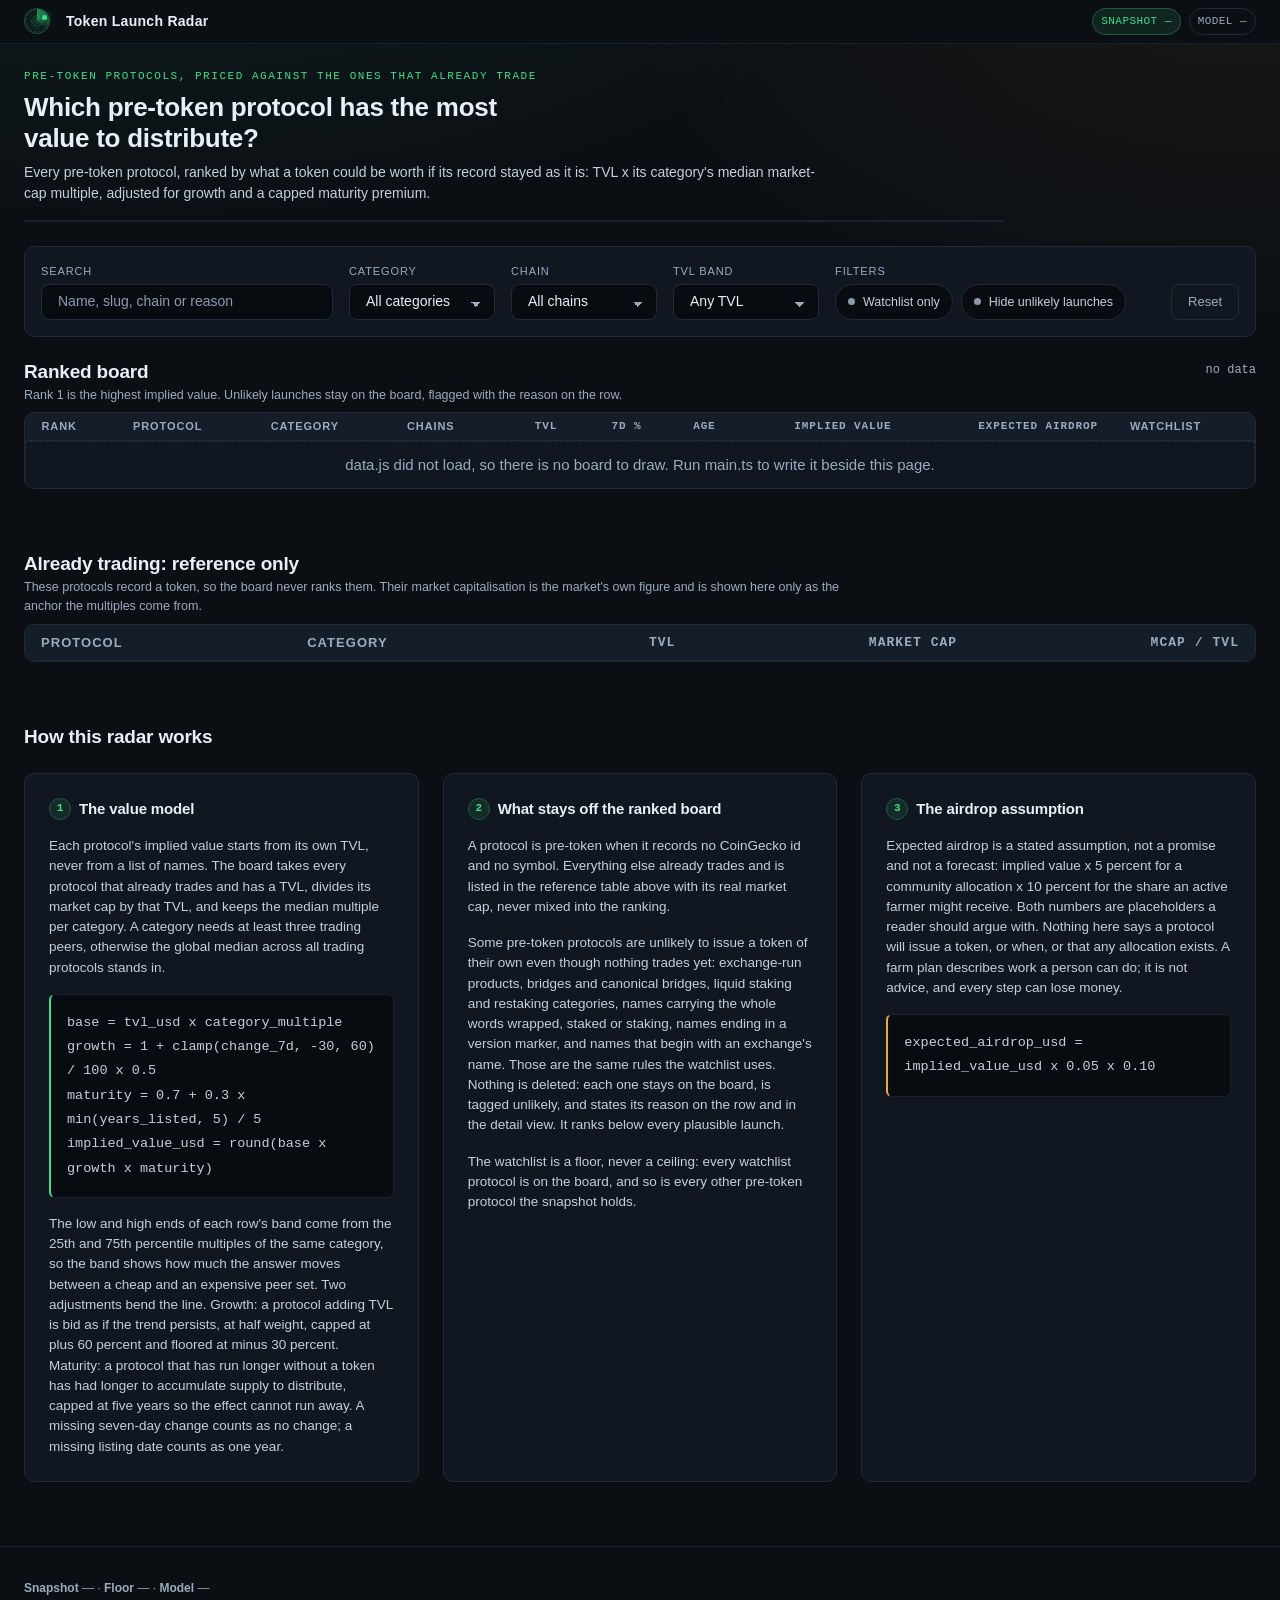
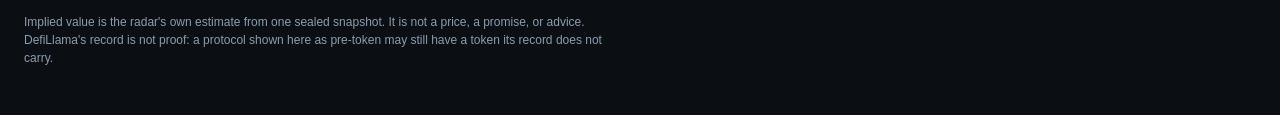
==== dashboard/index.html @ 83be2f84 "Changes since the last save 11 files changed (+3015 -0) A  .makefun/owner.json (+1) A  LICENSE (+23)" ====
<!doctype html>
<html lang="en">
<head>
<meta charset="utf-8">
<meta name="viewport" content="width=device-width, initial-scale=1">
<meta name="color-scheme" content="dark">
<title>Token Launch Radar</title>
<link rel="stylesheet" href="app.css">
</head>
<body>
<a class="skip" href="#board">Skip to the ranked board</a>

<header class="topbar">
  <div class="brand">
    <span class="scope" aria-hidden="true"></span>
    <span class="brand-name">Token Launch Radar</span>
  </div>
  <div class="topmeta">
    <span class="chip" id="chip-snapshot">snapshot —</span>
    <span class="chip chip-quiet" id="chip-model">model —</span>
  </div>
</header>

<main>
  <section class="hero" aria-labelledby="hero-title">
    <p class="eyebrow">Pre-token protocols, priced against the ones that already trade</p>
    <h1 id="hero-title">Which pre-token protocol has the most value to distribute?</h1>
    <p class="lede" id="hero-lede">Every pre-token protocol, ranked by what a token could be worth if its record stayed as it is: TVL x its category's median market-cap multiple, adjusted for growth and a capped maturity premium.</p>
    <dl class="stats" id="stats"></dl>
  </section>

  <section class="controls" aria-label="Board filters and sorting">
    <div class="control control-search">
      <label for="filter-q">Search</label>
      <input id="filter-q" type="search" autocomplete="off" spellcheck="false" placeholder="Name, slug, chain or reason">
    </div>
    <div class="control">
      <label for="filter-category">Category</label>
      <select id="filter-category"><option value="all">All categories</option></select>
    </div>
    <div class="control">
      <label for="filter-chain">Chain</label>
      <select id="filter-chain"><option value="all">All chains</option></select>
    </div>
    <div class="control">
      <label for="filter-band">TVL band</label>
      <select id="filter-band">
        <option value="all">Any TVL</option>
        <option value="0-100m">Under $100M</option>
        <option value="100m-500m">$100M - $500M</option>
        <option value="500m-1b">$500M - $1B</option>
        <option value="1b-5b">$1B - $5B</option>
        <option value="5b-plus">$5B and up</option>
      </select>
    </div>
    <div class="control control-toggles">
      <span class="label-row">Filters</span>
      <div class="toggle-row">
        <button type="button" class="toggle" id="toggle-watchlist" aria-pressed="false"><span class="dot"></span>Watchlist only</button>
        <button type="button" class="toggle" id="toggle-unlikely" aria-pressed="false"><span class="dot"></span>Hide unlikely launches</button>
      </div>
    </div>
    <div class="control control-reset">
      <button type="button" class="ghost" id="reset-filters">Reset</button>
    </div>
  </section>

  <section class="board-section" id="board" aria-labelledby="board-title">
    <div class="section-head">
      <div>
        <h2 id="board-title">Ranked board</h2>
        <p class="section-note" id="board-note">Rank 1 is the highest implied value. Unlikely launches stay on the board, flagged with the reason on the row.</p>
      </div>
      <p class="count" id="result-count" aria-live="polite">—</p>
    </div>
    <div class="table-scroll" tabindex="0" role="region" aria-label="Ranked board, scrollable">
      <table class="board-table" id="board-table">
        <caption class="visually-hidden">Pre-token protocols ranked by implied token value</caption>
        <thead>
          <tr>
            <th scope="col" class="col-rank" data-key="rank"><button type="button" class="sort" data-sort="rank">Rank</button></th>
            <th scope="col" class="col-name" data-key="name"><button type="button" class="sort" data-sort="name">Protocol</button></th>
            <th scope="col" data-key="category"><button type="button" class="sort" data-sort="category">Category</button></th>
            <th scope="col" data-key="chains"><button type="button" class="sort" data-sort="chains">Chains</button></th>
            <th scope="col" class="num" data-key="tvl"><button type="button" class="sort" data-sort="tvl">TVL</button></th>
            <th scope="col" class="num" data-key="change"><button type="button" class="sort" data-sort="change">7d %</button></th>
            <th scope="col" class="num" data-key="age"><button type="button" class="sort" data-sort="age">Age</button></th>
            <th scope="col" class="num col-implied" data-key="implied"><button type="button" class="sort" data-sort="implied">Implied value</button></th>
            <th scope="col" class="num" data-key="airdrop"><button type="button" class="sort" data-sort="airdrop">Expected airdrop</button></th>
            <th scope="col" class="col-watch" data-key="watchlist"><button type="button" class="sort" data-sort="watchlist">Watchlist</button></th>
          </tr>
        </thead>
        <tbody id="board-rows"></tbody>
      </table>
    </div>
    <p class="empty" id="board-empty" hidden>No protocol matches these filters. Clear a filter or the search box to see the full board.</p>
  </section>

  <section class="reference" aria-labelledby="ref-title">
    <div class="section-head">
      <div>
        <h2 id="ref-title">Already trading: reference only</h2>
        <p class="section-note">These protocols record a token, so the board never ranks them. Their market capitalisation is the market's own figure and is shown here only as the anchor the multiples come from.</p>
      </div>
    </div>
    <div class="table-scroll" tabindex="0" role="region" aria-label="Already-trading reference table, scrollable">
      <table class="ref-table">
        <caption class="visually-hidden">Protocols whose token already trades, with their market capitalisation</caption>
        <thead>
          <tr><th scope="col">Protocol</th><th scope="col">Category</th><th scope="col" class="num">TVL</th><th scope="col" class="num">Market cap</th><th scope="col" class="num">MCap / TVL</th></tr>
        </thead>
        <tbody id="ref-rows"></tbody>
      </table>
    </div>
  </section>

  <section class="how" id="how" aria-labelledby="how-title">
    <h2 id="how-title">How this radar works</h2>
    <div class="how-grid">
      <article class="how-card">
        <h3><span class="step">1</span>The value model</h3>
        <p>Each protocol's implied value starts from its own TVL, never from a list of names. The board takes every protocol that already trades and has a TVL, divides its market cap by that TVL, and keeps the median multiple per category. A category needs at least three trading peers, otherwise the global median across all trading protocols stands in.</p>
        <p class="formula">base = tvl_usd x category_multiple<br>growth = 1 + clamp(change_7d, -30, 60) / 100 x 0.5<br>maturity = 0.7 + 0.3 x min(years_listed, 5) / 5<br>implied_value_usd = round(base x growth x maturity)</p>
        <p>The low and high ends of each row's band come from the 25th and 75th percentile multiples of the same category, so the band shows how much the answer moves between a cheap and an expensive peer set. Two adjustments bend the line. Growth: a protocol adding TVL is bid as if the trend persists, at half weight, capped at plus 60 percent and floored at minus 30 percent. Maturity: a protocol that has run longer without a token has had longer to accumulate supply to distribute, capped at five years so the effect cannot run away. A missing seven-day change counts as no change; a missing listing date counts as one year.</p>
      </article>
      <article class="how-card">
        <h3><span class="step">2</span>What stays off the ranked board</h3>
        <p>A protocol is pre-token when it records no CoinGecko id and no symbol. Everything else already trades and is listed in the reference table above with its real market cap, never mixed into the ranking.</p>
        <p>Some pre-token protocols are unlikely to issue a token of their own even though nothing trades yet: exchange-run products, bridges and canonical bridges, liquid staking and restaking categories, names carrying the whole words wrapped, staked or staking, names ending in a version marker, and names that begin with an exchange's name. Those are the same rules the watchlist uses. Nothing is deleted: each one stays on the board, is tagged unlikely, and states its reason on the row and in the detail view. <span id="order-claim">It ranks below every plausible launch.</span></p>
        <p>The watchlist is a floor, never a ceiling: every watchlist protocol is on the board, and so is every other pre-token protocol the snapshot holds.</p>
      </article>
      <article class="how-card">
        <h3><span class="step">3</span>The airdrop assumption</h3>
        <p>Expected airdrop is a stated assumption, not a promise and not a forecast: implied value x 5 percent for a community allocation x 10 percent for the share an active farmer might receive. Both numbers are placeholders a reader should argue with. Nothing here says a protocol will issue a token, or when, or that any allocation exists. A farm plan describes work a person can do; it is not advice, and every step can lose money.</p>
        <p class="assumption">expected_airdrop_usd = implied_value_usd x 0.05 x 0.10</p>
      </article>
    </div>
  </section>
</main>

<footer class="foot">
  <p><strong>Snapshot</strong> <span id="foot-snapshot">—</span> · <strong>Floor</strong> <span id="foot-floor">—</span> · <strong>Model</strong> <span id="foot-model">—</span></p>
  <p>Implied value is the radar's own estimate from one sealed snapshot. It is not a price, a promise, or advice. DefiLlama's record is not proof: a protocol shown here as pre-token may still have a token its record does not carry.</p>
</footer>

<div class="detail" id="detail" role="dialog" aria-modal="false" aria-labelledby="detail-name" hidden>
  <div class="detail-inner">
    <div class="detail-head">
      <div>
        <p class="detail-kicker" id="detail-kicker">Protocol</p>
        <h2 id="detail-name">—</h2>
        <p class="detail-sub" id="detail-sub"></p>
      </div>
      <button type="button" class="close" id="detail-close" aria-label="Close the protocol detail">Close</button>
    </div>
    <div class="detail-body" id="detail-body" tabindex="0" aria-label="Protocol detail"></div>
  </div>
</div>

<script src="../data.js"></script>
<script src="app.js"></script>
</body>
</html>
---- dashboard/app.css ----
/* Token Launch Radar: dark radar theme. One signal green, one amber warning, 8-point rhythm. */
:root {
  --bg: #0b0f14;
  --bg-deep: #080b10;
  --panel: #101720;
  --panel-2: #141d28;
  --panel-3: #18222f;
  --line: #1f2b3a;
  --line-soft: #18222e;
  --text: #e9eff7;
  --text-2: #c3cfdd;
  --muted: #9aabc0;
  --dim: #8a9cae;
  --green: #3ce08c;
  --green-soft: #1d5c42;
  --green-wash: rgba(60, 224, 140, 0.10);
  --amber: #f2a93b;
  --amber-wash: rgba(242, 169, 59, 0.12);
  --s1: 4px; --s2: 8px; --s3: 16px; --s4: 24px; --s5: 32px; --s6: 48px; --s7: 64px;
  --radius: 10px;
  --font: -apple-system, BlinkMacSystemFont, "Segoe UI", Roboto, "Helvetica Neue", Arial, sans-serif;
  --mono: ui-monospace, SFMono-Regular, "SF Mono", Menlo, Consolas, "Liberation Mono", monospace;
}
*, *::before, *::after { box-sizing: border-box; }
html { background: var(--bg); }
body {
  margin: 0;
  font-family: var(--font);
  font-size: 15px;
  line-height: 1.5;
  color: var(--text);
  background:
    radial-gradient(1100px 520px at 12% -8%, rgba(60, 224, 140, 0.07), transparent 70%),
    radial-gradient(900px 480px at 96% 0%, rgba(242, 169, 59, 0.05), transparent 68%),
    var(--bg);
  -webkit-font-smoothing: antialiased;
}
h1, h2, h3 { margin: 0; font-weight: 650; letter-spacing: -0.01em; line-height: 1.2; }
p { margin: 0 0 var(--s3); }
p:last-child { margin-bottom: 0; }
a { color: var(--green); }
.visually-hidden, .skip:not(:focus) {
  position: absolute; width: 1px; height: 1px; margin: -1px; padding: 0;
  overflow: hidden; clip: rect(0 0 0 0); white-space: nowrap; border: 0;
}
.skip { position: absolute; left: var(--s3); top: var(--s2); z-index: 40; padding: var(--s2) var(--s3);
  background: var(--green); color: #05210f; border-radius: 6px; font-weight: 650; }
:focus-visible { outline: 2px solid var(--green); outline-offset: 2px; }

/* Top bar */
.topbar {
  position: sticky; top: 0; z-index: 20;
  display: flex; align-items: center; justify-content: space-between; gap: var(--s3);
  padding: var(--s2) var(--s4);
  background: rgba(11, 15, 20, 0.88);
  backdrop-filter: blur(10px);
  border-bottom: 1px solid var(--line-soft);
}
.brand { display: flex; align-items: center; gap: var(--s3); }
.brand-name { font-size: 14px; font-weight: 650; letter-spacing: 0.02em; }
.scope {
  position: relative; width: 26px; height: 26px; border-radius: 50%;
  border: 1px solid var(--green-soft);
  background:
    repeating-radial-gradient(circle at center, transparent 0 5px, rgba(60, 224, 140, 0.16) 5px 5.6px),
    radial-gradient(circle at center, rgba(60, 224, 140, 0.20), rgba(60, 224, 140, 0.02) 70%);
}
.scope::before {
  content: ""; position: absolute; inset: 0; border-radius: 50%;
  background: conic-gradient(from 0deg, rgba(60, 224, 140, 0.55), rgba(60, 224, 140, 0) 38%, transparent 100%);
  animation: sweep 5s linear infinite;
}
.scope::after {
  content: ""; position: absolute; left: 17px; top: 6px; width: 5px; height: 5px; border-radius: 50%;
  background: var(--green); box-shadow: 0 0 8px rgba(60, 224, 140, 0.9);
}
@keyframes sweep { to { transform: rotate(360deg); } }
@media (prefers-reduced-motion: reduce) {
  .scope::before { animation: none; }
}
.topmeta { display: flex; align-items: center; gap: var(--s2); flex-wrap: wrap; justify-content: flex-end; }
.chip {
  font-family: var(--mono); font-size: 11px; letter-spacing: 0.04em; text-transform: uppercase;
  padding: var(--s1) var(--s2); border-radius: 999px;
  color: var(--green); border: 1px solid var(--green-soft); background: var(--green-wash);
  white-space: nowrap;
}
.chip-quiet { color: var(--muted); border-color: var(--line); background: transparent; }

/* Layout */
main { display: block; padding: 0 var(--s4) var(--s7); max-width: 1440px; margin: 0 auto; }

/* Hero */
.hero { padding: var(--s4) 0 var(--s2); max-width: 980px; }
.eyebrow {
  font-family: var(--mono); font-size: 11px; letter-spacing: 0.14em; text-transform: uppercase;
  color: var(--green); margin-bottom: var(--s2);
}
.hero h1 { font-size: clamp(21px, 2.2vw, 26px); margin-bottom: var(--s2); max-width: 34ch; }
.lede { color: var(--text-2); font-size: 14px; max-width: 104ch; margin-bottom: var(--s3); }
.stats {
  display: grid; grid-template-columns: repeat(4, minmax(0, 1fr)); gap: 1px;
  margin: var(--s3) 0 0; padding: 0; background: var(--line-soft);
  border: 1px solid var(--line-soft); border-radius: var(--radius); overflow: hidden;
}
.stat { background: var(--panel); padding: var(--s2) var(--s3) var(--s3); }
.stat dt { font-size: 11px; letter-spacing: 0.08em; text-transform: uppercase; color: var(--muted); margin-bottom: var(--s1); }
.stat dd { margin: 0; font-family: var(--mono); font-size: 21px; font-weight: 600; color: var(--text); font-variant-numeric: tabular-nums; }
.stat dd small { display: block; font-family: var(--font); font-size: 11.5px; font-weight: 400; color: var(--dim); margin-top: 2px; letter-spacing: 0; text-transform: none; }
.stat-accent dd { color: var(--green); }
.stat-warn dd { color: var(--amber); }

/* Controls */
.controls {
  display: grid; grid-template-columns: minmax(200px, 1.5fr) repeat(3, minmax(120px, 0.75fr)) minmax(320px, 1.35fr) auto;
  gap: var(--s3); align-items: end;
  padding: var(--s3); margin: var(--s3) 0 var(--s4);
  background: var(--panel); border: 1px solid var(--line); border-radius: var(--radius);
}
.control { display: flex; flex-direction: column; gap: var(--s1); min-width: 0; }
.control label, .control .label-row {
  font-size: 11px; letter-spacing: 0.08em; text-transform: uppercase; color: var(--muted);
}
input[type="search"], select {
  width: 100%; padding: 6px var(--s3); min-height: 36px;
  color: var(--text); background: var(--bg-deep);
  border: 1px solid var(--line); border-radius: 8px;
  font: inherit; font-size: 14px;
}
input[type="search"]::placeholder { color: var(--dim); }
select { appearance: none; padding-right: var(--s5); cursor: pointer; }
.control select, .control input { background-image: linear-gradient(45deg, transparent 50%, var(--muted) 50%), linear-gradient(135deg, var(--muted) 50%, transparent 50%); }
.control select { background-position: calc(100% - 18px) 17px, calc(100% - 13px) 17px; background-size: 5px 5px, 5px 5px; background-repeat: no-repeat; }
input[type="search"] { background-image: none; }
.toggle-row { display: flex; gap: var(--s2); flex-wrap: wrap; }
.toggle {
  display: inline-flex; align-items: center; gap: var(--s2);
  padding: 6px 12px; min-height: 36px; cursor: pointer; white-space: nowrap;
  font: inherit; font-size: 12.5px; color: var(--text-2);
  background: var(--bg-deep); border: 1px solid var(--line); border-radius: 999px;
  transition: color 120ms ease, border-color 120ms ease, background-color 120ms ease;
}
.toggle .dot {
  width: 7px; height: 7px; border-radius: 50%; background: var(--dim); flex: none;
  transition: background-color 120ms ease, box-shadow 120ms ease;
}
.toggle:hover { border-color: var(--green-soft); color: var(--text); }
.toggle[aria-pressed="true"] { color: var(--green); border-color: var(--green-soft); background: var(--green-wash); }
.toggle[aria-pressed="true"] .dot { background: var(--green); box-shadow: 0 0 6px rgba(60, 224, 140, 0.8); }
.control-reset { align-items: flex-end; }
.ghost {
  padding: 6px var(--s3); min-height: 36px; cursor: pointer;
  font: inherit; font-size: 13px; color: var(--muted);
  background: transparent; border: 1px solid var(--line); border-radius: 8px;
}
.ghost:hover { color: var(--text); border-color: var(--muted); }

/* Sections */
.section-head { display: flex; align-items: flex-start; justify-content: space-between; gap: var(--s4); margin-bottom: var(--s2); }
.section-head h2, .how h2 { font-size: 19px; }
.section-note { color: var(--muted); font-size: 12.5px; max-width: 118ch; margin: 2px 0 0; }
.count { font-family: var(--mono); font-size: 12px; color: var(--muted); white-space: nowrap; margin: 0; font-variant-numeric: tabular-nums; }

/* Tables */
.table-scroll { overflow-x: auto; border: 1px solid var(--line); border-radius: var(--radius); background: var(--panel); }
table { width: 100%; border-collapse: collapse; }
caption { text-align: left; }
th, td { text-align: left; }
thead th {
  position: sticky; top: 0; z-index: 5;
  padding: 5px var(--s3);
  background: var(--panel-2);
  border-bottom: 1px solid var(--line);
  font-size: 11px; letter-spacing: 0.08em; text-transform: uppercase; color: var(--muted); font-weight: 600;
  white-space: nowrap;
}
thead th .sort {
  all: unset; cursor: pointer; display: inline-flex; align-items: center; gap: var(--s1);
  font: inherit; letter-spacing: inherit; text-transform: inherit; color: inherit;
  padding: 0; min-height: 0;
}
thead th .sort:hover { color: var(--text); }
thead th[aria-sort="descending"] .sort, thead th[aria-sort="ascending"] .sort { color: var(--green); }
thead th[aria-sort="descending"] .sort::after { content: "v"; font-size: 10px; }
thead th[aria-sort="ascending"] .sort::after { content: "^"; font-size: 10px; }
th.num, td.num { text-align: right; font-variant-numeric: tabular-nums; }
.board-table td { padding: 12px var(--s3); border-bottom: 1px solid var(--line-soft); vertical-align: middle; }
.board-table tbody tr { cursor: pointer; transition: background-color 100ms ease; }
.board-table tbody tr:hover { background: var(--panel-2); }
.board-table tbody tr.is-open { background: var(--green-wash); box-shadow: inset 2px 0 0 var(--green); }
.board-table tbody tr.is-unlikely td { color: var(--dim); }
.board-table tbody tr.is-unlikely .name { color: var(--text-2); }
.board-table tbody tr:last-child td { border-bottom: 0; }
.num, .mono { font-family: var(--mono); font-variant-numeric: tabular-nums; }
.cell-rank { color: var(--dim); font-size: 13px; width: 62px; }
.name { font-weight: 600; color: var(--text); display: block; }
td.cell-name .name {
  appearance: none; -webkit-appearance: none;
  margin: 0; padding: 0; border: 0; background: none;
  font: inherit; font-weight: 600; font-size: 15px; line-height: 1.35;
  color: var(--text); text-align: left; cursor: pointer;
}
.slug { display: block; font-family: var(--mono); font-size: 11px; color: var(--dim); margin-top: 2px; }
.cat { font-size: 13px; color: var(--text-2); white-space: nowrap; }
.chains { font-size: 12px; color: var(--muted); white-space: nowrap; }
.cell-value { font-size: 15px; font-weight: 600; color: var(--green); }
.cell-band { display: block; font-size: 11px; color: var(--dim); margin-top: 2px; white-space: nowrap; }
.cell-airdrop { color: var(--text-2); }
.pos { color: var(--green); }
.neg { color: var(--amber); }
.badge {
  display: inline-block; font-family: var(--mono); font-size: 10px; letter-spacing: 0.06em; text-transform: uppercase;
  padding: 2px var(--s2); border-radius: 4px; white-space: nowrap;
  color: var(--green); border: 1px solid var(--green-soft); background: var(--green-wash);
}
.badge-warn { color: var(--amber); border-color: rgba(242, 169, 59, 0.4); background: var(--amber-wash); }
td.cell-name .meta-row { display: flex; align-items: center; gap: var(--s2); margin-top: 3px; min-width: 0; }
td.cell-name .slug { margin-top: 0; flex: none; }
.tag { display: block; font-size: 11px; line-height: 1.4; color: var(--amber); max-width: 210px; white-space: nowrap; overflow: hidden; text-overflow: ellipsis; }
.empty { margin: var(--s3) 0 0; padding: var(--s4); color: var(--muted); text-align: center; border: 1px dashed var(--line); border-radius: var(--radius); }

/* Reference table */
.reference { margin-top: var(--s7); }
.ref-table th, .ref-table td { padding: var(--s2) var(--s3); border-bottom: 1px solid var(--line-soft); font-size: 13px; }
.ref-table tbody tr:last-child td { border-bottom: 0; }
.ref-table td { color: var(--text-2); }
.ref-table .name { font-weight: 500; }

/* How it works */
.how { margin-top: var(--s7); }
.how-grid { display: grid; grid-template-columns: repeat(auto-fit, minmax(300px, 1fr)); gap: var(--s4); margin-top: var(--s4); }
.how-card { background: var(--panel); border: 1px solid var(--line); border-radius: var(--radius); padding: var(--s4); }
.how-card h3 { display: flex; align-items: center; gap: var(--s2); font-size: 15px; margin-bottom: var(--s3); }
.how-card .step {
  display: inline-grid; place-items: center; width: 22px; height: 22px; border-radius: 50%;
  font-family: var(--mono); font-size: 11px; color: var(--green);
  border: 1px solid var(--green-soft); background: var(--green-wash);
}
.how-card p { color: var(--text-2); font-size: 13.5px; }
.formula, .assumption {
  font-family: var(--mono); font-size: 11.5px; line-height: 1.8; color: var(--text);
  background: var(--bg-deep); border: 1px solid var(--line-soft); border-left: 2px solid var(--green);
  border-radius: 6px; padding: var(--s3); overflow-x: auto;
}
.assumption { border-left-color: var(--amber); color: var(--amber); }

/* Footer */
.foot { border-top: 1px solid var(--line-soft); padding: var(--s5) var(--s4) var(--s6); color: var(--dim); font-size: 12px; max-width: 1440px; margin: 0 auto; }
.foot strong { color: var(--muted); font-weight: 600; }
.foot p { max-width: 90ch; }

/* Detail drawer */
.detail {
  position: fixed; top: 0; right: 0; bottom: 0; z-index: 30;
  width: min(560px, 100vw);
  background: var(--panel); border-left: 1px solid var(--line);
  box-shadow: -32px 0 64px rgba(0, 0, 0, 0.45);
  transform: translateX(100%); transition: transform 180ms ease;
  overflow: hidden;
}
.detail[hidden] { display: none; }
.detail.is-open { transform: translateX(0); }
.detail-inner { display: flex; flex-direction: column; height: 100%; }
.detail-head {
  display: flex; align-items: flex-start; justify-content: space-between; gap: var(--s3);
  padding: var(--s4); border-bottom: 1px solid var(--line); background: var(--panel-2);
}
.detail-kicker { font-family: var(--mono); font-size: 10.5px; letter-spacing: 0.1em; text-transform: uppercase; color: var(--green); margin: 0 0 var(--s1); }
.detail-head h2 { font-size: 22px; }
.detail-sub { margin: var(--s1) 0 0; font-size: 12.5px; color: var(--muted); }
.close {
  flex: none; padding: var(--s2) var(--s3); cursor: pointer;
  font: inherit; font-size: 12px; color: var(--text-2);
  background: var(--bg-deep); border: 1px solid var(--line); border-radius: 8px;
}
.close:hover { color: var(--text); border-color: var(--muted); }
.detail-body { padding: var(--s4); overflow-y: auto; flex: 1; }
.detail h3 { font-size: 12px; letter-spacing: 0.1em; text-transform: uppercase; color: var(--muted); margin: var(--s5) 0 var(--s3); }
.detail h3:first-child { margin-top: 0; }
.detail .value-hero { display: flex; align-items: baseline; gap: var(--s3); flex-wrap: wrap; }
.detail .value-hero b { font-family: var(--mono); font-size: 34px; font-weight: 600; color: var(--green); font-variant-numeric: tabular-nums; letter-spacing: -0.02em; }
.detail .value-hero span { font-size: 12.5px; color: var(--muted); }
.breakdown { display: grid; grid-template-columns: 1fr auto; gap: var(--s2) var(--s3); margin: 0; font-size: 13px; }
.breakdown dt { color: var(--muted); }
.breakdown dd { margin: 0; font-family: var(--mono); font-variant-numeric: tabular-nums; color: var(--text); text-align: right; }
.breakdown .total dt { color: var(--text); font-weight: 600; padding-top: var(--s2); border-top: 1px solid var(--line); }
.breakdown .total dd { color: var(--green); font-weight: 600; padding-top: var(--s2); border-top: 1px solid var(--line); font-size: 15px; }
.breakdown .adj { color: var(--text-2); }
.note {
  margin-top: var(--s3); padding: var(--s3); font-size: 12.5px; color: var(--text-2);
  background: var(--bg-deep); border: 1px solid var(--line-soft); border-left: 2px solid var(--amber); border-radius: 6px;
}
.note strong { color: var(--amber); }
.standing { display: flex; align-items: center; gap: var(--s3); font-size: 13px; color: var(--text-2); }
.bar { position: relative; flex: 1; height: 6px; border-radius: 3px; background: var(--panel-3); overflow: hidden; }
.bar i { position: absolute; inset: 0 auto 0 0; background: linear-gradient(90deg, var(--green-soft), var(--green)); border-radius: 3px; }
.plan { list-style: none; counter-reset: plan; margin: 0; padding: 0; display: grid; gap: var(--s2); }
.plan li {
  counter-increment: plan; display: grid; grid-template-columns: 26px 1fr; gap: var(--s3);
  padding: var(--s3); background: var(--bg-deep); border: 1px solid var(--line-soft); border-radius: 8px;
}
.plan li::before {
  content: counter(plan); font-family: var(--mono); font-size: 11px; color: var(--green);
  display: grid; place-items: center; width: 22px; height: 22px; border-radius: 50%;
  border: 1px solid var(--green-soft); background: var(--green-wash);
}
.plan p { font-size: 13px; color: var(--text-2); margin: 0 0 var(--s2); }
.plan .meta { display: flex; gap: var(--s2); flex-wrap: wrap; }
.plan .meta span {
  font-family: var(--mono); font-size: 10.5px; letter-spacing: 0.04em; text-transform: uppercase;
  padding: 2px var(--s2); border-radius: 4px; color: var(--muted);
  border: 1px solid var(--line); background: var(--panel);
}
.plan .meta .cost { color: var(--amber); border-color: rgba(242, 169, 59, 0.3); }
.plan .meta .time { color: var(--green); border-color: var(--green-soft); }

@media (max-width: 1100px) {
  .controls { grid-template-columns: repeat(2, minmax(0, 1fr)); }
  .stats { grid-template-columns: repeat(2, minmax(0, 1fr)); }
}
@media (max-width: 720px) {
  main { padding: 0 var(--s3) var(--s6); }
  .controls { grid-template-columns: 1fr 1fr; }
  .control-search, .control-toggles, .control-reset { grid-column: 1 / -1; }
  .hero { padding-top: var(--s5); }
  .section-head { flex-direction: column; gap: var(--s2); }
  .board-table td, .board-table th { padding: var(--s2); }
  .detail { width: 100vw; }
}
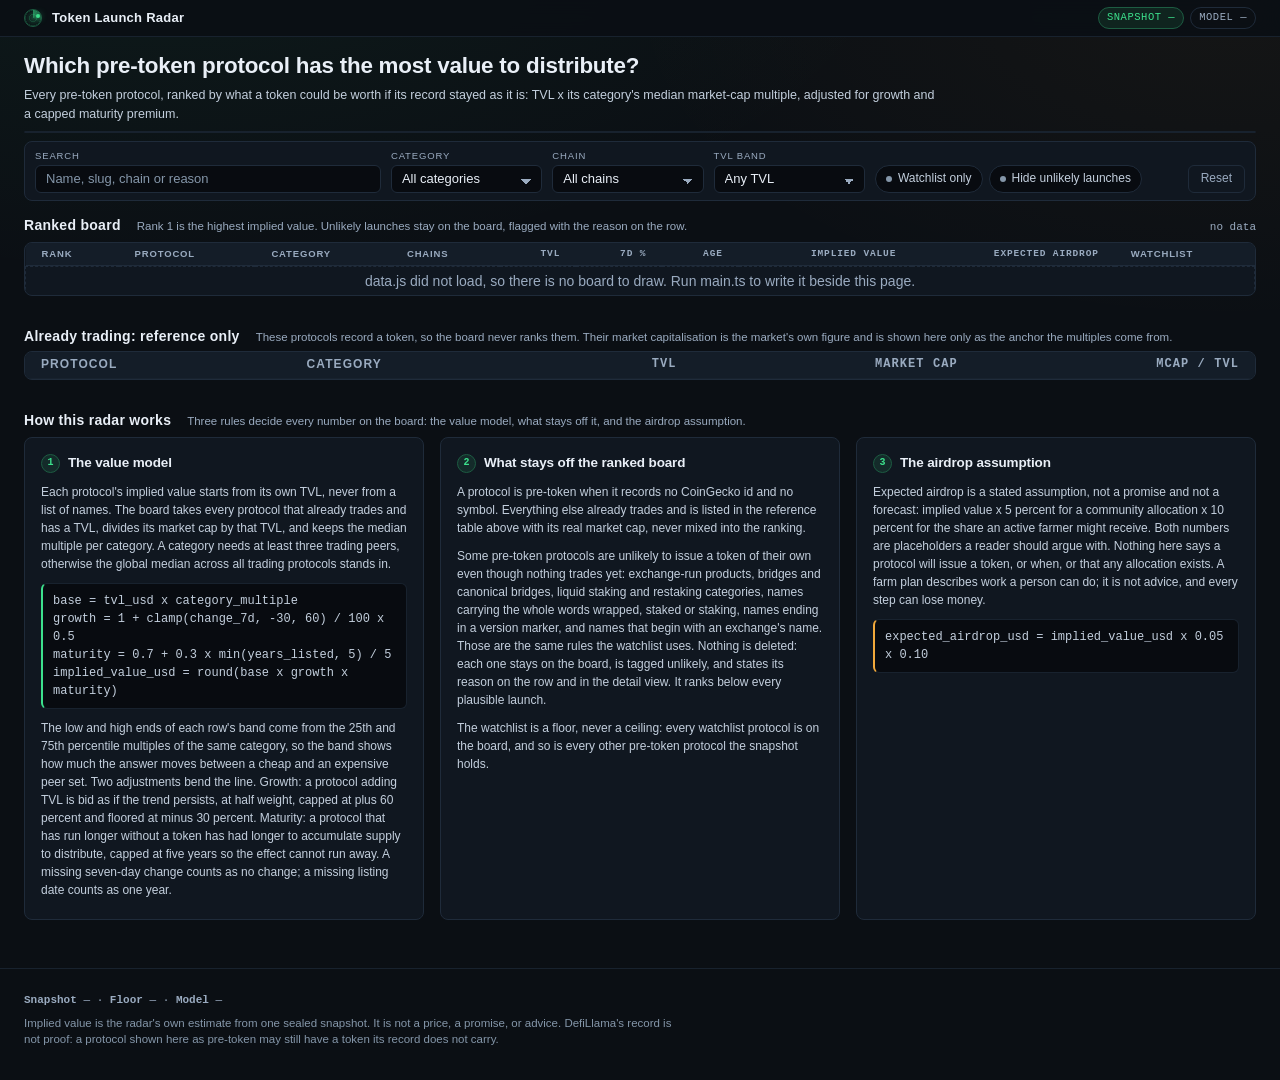
==== commit 8861e8d9: "screenshots: recapture board, watchlist detail and filtered views from this dashboard The three view" ====
--- a/dashboard/index.html
+++ b/dashboard/index.html
@@ -11,19 +11,20 @@
 <a class="skip" href="#board">Skip to the ranked board</a>
 
 <header class="topbar">
-  <div class="brand">
-    <span class="scope" aria-hidden="true"></span>
-    <span class="brand-name">Token Launch Radar</span>
-  </div>
-  <div class="topmeta">
-    <span class="chip" id="chip-snapshot">snapshot —</span>
-    <span class="chip chip-quiet" id="chip-model">model —</span>
+  <div class="bar-in">
+    <div class="brand">
+      <span class="scope" aria-hidden="true"></span>
+      <span class="brand-name">Token Launch Radar</span>
+    </div>
+    <div class="topmeta">
+      <span class="chip" id="chip-snapshot">snapshot —</span>
+      <span class="chip chip-quiet" id="chip-model">model —</span>
+    </div>
   </div>
 </header>
 
 <main>
   <section class="hero" aria-labelledby="hero-title">
-    <p class="eyebrow">Pre-token protocols, priced against the ones that already trade</p>
     <h1 id="hero-title">Which pre-token protocol has the most value to distribute?</h1>
     <p class="lede" id="hero-lede">Every pre-token protocol, ranked by what a token could be worth if its record stayed as it is: TVL x its category's median market-cap multiple, adjusted for growth and a capped maturity premium.</p>
     <dl class="stats" id="stats"></dl>
@@ -54,8 +55,7 @@
       </select>
     </div>
     <div class="control control-toggles">
-      <span class="label-row">Filters</span>
-      <div class="toggle-row">
+      <div class="toggle-row" role="group" aria-label="Row filters">
         <button type="button" class="toggle" id="toggle-watchlist" aria-pressed="false"><span class="dot"></span>Watchlist only</button>
         <button type="button" class="toggle" id="toggle-unlikely" aria-pressed="false"><span class="dot"></span>Hide unlikely launches</button>
       </div>
@@ -67,10 +67,8 @@
 
   <section class="board-section" id="board" aria-labelledby="board-title">
     <div class="section-head">
-      <div>
-        <h2 id="board-title">Ranked board</h2>
-        <p class="section-note" id="board-note">Rank 1 is the highest implied value. Unlikely launches stay on the board, flagged with the reason on the row.</p>
-      </div>
+      <h2 id="board-title">Ranked board</h2>
+      <p class="section-note" id="board-note">Rank 1 is the highest implied value. Unlikely launches stay on the board, flagged with the reason on the row.</p>
       <p class="count" id="result-count" aria-live="polite">—</p>
     </div>
     <div class="table-scroll" tabindex="0" role="region" aria-label="Ranked board, scrollable">
@@ -98,10 +96,8 @@
 
   <section class="reference" aria-labelledby="ref-title">
     <div class="section-head">
-      <div>
-        <h2 id="ref-title">Already trading: reference only</h2>
-        <p class="section-note">These protocols record a token, so the board never ranks them. Their market capitalisation is the market's own figure and is shown here only as the anchor the multiples come from.</p>
-      </div>
+      <h2 id="ref-title">Already trading: reference only</h2>
+      <p class="section-note">These protocols record a token, so the board never ranks them. Their market capitalisation is the market's own figure and is shown here only as the anchor the multiples come from.</p>
     </div>
     <div class="table-scroll" tabindex="0" role="region" aria-label="Already-trading reference table, scrollable">
       <table class="ref-table">
@@ -115,7 +111,10 @@
   </section>
 
   <section class="how" id="how" aria-labelledby="how-title">
-    <h2 id="how-title">How this radar works</h2>
+    <div class="section-head">
+      <h2 id="how-title">How this radar works</h2>
+      <p class="section-note">Three rules decide every number on the board: the value model, what stays off it, and the airdrop assumption.</p>
+    </div>
     <div class="how-grid">
       <article class="how-card">
         <h3><span class="step">1</span>The value model</h3>
@@ -139,8 +138,10 @@
 </main>
 
 <footer class="foot">
-  <p><strong>Snapshot</strong> <span id="foot-snapshot">—</span> · <strong>Floor</strong> <span id="foot-floor">—</span> · <strong>Model</strong> <span id="foot-model">—</span></p>
-  <p>Implied value is the radar's own estimate from one sealed snapshot. It is not a price, a promise, or advice. DefiLlama's record is not proof: a protocol shown here as pre-token may still have a token its record does not carry.</p>
+  <div class="foot-in">
+    <p class="foot-facts"><strong>Snapshot</strong> <span id="foot-snapshot">—</span> · <strong>Floor</strong> <span id="foot-floor">—</span> · <strong>Model</strong> <span id="foot-model">—</span></p>
+    <p>Implied value is the radar's own estimate from one sealed snapshot. It is not a price, a promise, or advice. DefiLlama's record is not proof: a protocol shown here as pre-token may still have a token its record does not carry.</p>
+  </div>
 </footer>
 
 <div class="detail" id="detail" role="dialog" aria-modal="false" aria-labelledby="detail-name" hidden>
--- a/dashboard/app.css
+++ b/dashboard/app.css
@@ -10,14 +10,14 @@
   --text: #e9eff7;
   --text-2: #c3cfdd;
   --muted: #9aabc0;
-  --dim: #8a9cae;
+  --dim: #8496a9;
   --green: #3ce08c;
   --green-soft: #1d5c42;
   --green-wash: rgba(60, 224, 140, 0.10);
   --amber: #f2a93b;
   --amber-wash: rgba(242, 169, 59, 0.12);
   --s1: 4px; --s2: 8px; --s3: 16px; --s4: 24px; --s5: 32px; --s6: 48px; --s7: 64px;
-  --radius: 10px;
+  --radius: 8px;
   --font: -apple-system, BlinkMacSystemFont, "Segoe UI", Roboto, "Helvetica Neue", Arial, sans-serif;
   --mono: ui-monospace, SFMono-Regular, "SF Mono", Menlo, Consolas, "Liberation Mono", monospace;
 }
@@ -26,12 +26,12 @@
 body {
   margin: 0;
   font-family: var(--font);
-  font-size: 15px;
-  line-height: 1.5;
+  font-size: 14px;
+  line-height: 1.45;
   color: var(--text);
   background:
-    radial-gradient(1100px 520px at 12% -8%, rgba(60, 224, 140, 0.07), transparent 70%),
-    radial-gradient(900px 480px at 96% 0%, rgba(242, 169, 59, 0.05), transparent 68%),
+    radial-gradient(1100px 520px at 12% -8%, rgba(60, 224, 140, 0.06), transparent 70%),
+    radial-gradient(900px 480px at 96% 0%, rgba(242, 169, 59, 0.045), transparent 68%),
     var(--bg);
   -webkit-font-smoothing: antialiased;
 }
@@ -43,27 +43,29 @@
   position: absolute; width: 1px; height: 1px; margin: -1px; padding: 0;
   overflow: hidden; clip: rect(0 0 0 0); white-space: nowrap; border: 0;
 }
-.skip { position: absolute; left: var(--s3); top: var(--s2); z-index: 40; padding: var(--s2) var(--s3);
+.skip { position: absolute; left: var(--s3); top: var(--s2); z-index: 40; padding: 6px var(--s3);
   background: var(--green); color: #05210f; border-radius: 6px; font-weight: 650; }
 :focus-visible { outline: 2px solid var(--green); outline-offset: 2px; }
 
-/* Top bar */
+/* Brand bar: one line, sticky, with the snapshot and model chips */
 .topbar {
   position: sticky; top: 0; z-index: 20;
-  display: flex; align-items: center; justify-content: space-between; gap: var(--s3);
-  padding: var(--s2) var(--s4);
-  background: rgba(11, 15, 20, 0.88);
+  background: rgba(11, 15, 20, 0.9);
   backdrop-filter: blur(10px);
   border-bottom: 1px solid var(--line-soft);
 }
-.brand { display: flex; align-items: center; gap: var(--s3); }
-.brand-name { font-size: 14px; font-weight: 650; letter-spacing: 0.02em; }
+.bar-in {
+  display: flex; align-items: center; justify-content: space-between; gap: var(--s3);
+  height: 36px; max-width: 1560px; margin: 0 auto; padding: 0 var(--s4);
+}
+.brand { display: flex; align-items: center; gap: 10px; }
+.brand-name { font-size: 13px; font-weight: 650; letter-spacing: 0.02em; }
 .scope {
-  position: relative; width: 26px; height: 26px; border-radius: 50%;
+  position: relative; width: 18px; height: 18px; border-radius: 50%; flex: none;
   border: 1px solid var(--green-soft);
   background:
-    repeating-radial-gradient(circle at center, transparent 0 5px, rgba(60, 224, 140, 0.16) 5px 5.6px),
-    radial-gradient(circle at center, rgba(60, 224, 140, 0.20), rgba(60, 224, 140, 0.02) 70%);
+    repeating-radial-gradient(circle at center, transparent 0 3.4px, rgba(60, 224, 140, 0.16) 3.4px 3.9px),
+    radial-gradient(circle at center, rgba(60, 224, 140, 0.22), rgba(60, 224, 140, 0.02) 70%);
 }
 .scope::before {
   content: ""; position: absolute; inset: 0; border-radius: 50%;
@@ -71,77 +73,82 @@
   animation: sweep 5s linear infinite;
 }
 .scope::after {
-  content: ""; position: absolute; left: 17px; top: 6px; width: 5px; height: 5px; border-radius: 50%;
-  background: var(--green); box-shadow: 0 0 8px rgba(60, 224, 140, 0.9);
+  content: ""; position: absolute; left: 11px; top: 4px; width: 4px; height: 4px; border-radius: 50%;
+  background: var(--green); box-shadow: 0 0 7px rgba(60, 224, 140, 0.9);
 }
 @keyframes sweep { to { transform: rotate(360deg); } }
 @media (prefers-reduced-motion: reduce) {
   .scope::before { animation: none; }
 }
-.topmeta { display: flex; align-items: center; gap: var(--s2); flex-wrap: wrap; justify-content: flex-end; }
+.topmeta { display: flex; align-items: center; gap: 6px; min-width: 0; }
 .chip {
-  font-family: var(--mono); font-size: 11px; letter-spacing: 0.04em; text-transform: uppercase;
-  padding: var(--s1) var(--s2); border-radius: 999px;
+  font-family: var(--mono); font-size: 10.5px; letter-spacing: 0.05em; text-transform: uppercase;
+  padding: 2px 8px; border-radius: 999px; font-variant-numeric: tabular-nums;
   color: var(--green); border: 1px solid var(--green-soft); background: var(--green-wash);
-  white-space: nowrap;
+  white-space: nowrap; overflow: hidden; text-overflow: ellipsis;
 }
 .chip-quiet { color: var(--muted); border-color: var(--line); background: transparent; }
 
 /* Layout */
-main { display: block; padding: 0 var(--s4) var(--s7); max-width: 1440px; margin: 0 auto; }
-
-/* Hero */
-.hero { padding: var(--s4) 0 var(--s2); max-width: 980px; }
-.eyebrow {
-  font-family: var(--mono); font-size: 11px; letter-spacing: 0.14em; text-transform: uppercase;
-  color: var(--green); margin-bottom: var(--s2);
-}
-.hero h1 { font-size: clamp(21px, 2.2vw, 26px); margin-bottom: var(--s2); max-width: 34ch; }
-.lede { color: var(--text-2); font-size: 14px; max-width: 104ch; margin-bottom: var(--s3); }
+main { display: block; padding: 0 var(--s4) var(--s6); max-width: 1560px; margin: 0 auto; }
+
+/* Hero: a heading, one line of method, one strip of four counts */
+.hero { padding: var(--s3) 0 0; }
+.hero h1 { font-size: clamp(19px, 1.75vw, 23px); max-width: 62ch; margin-bottom: 6px; }
+.lede { color: var(--text-2); font-size: 12.5px; line-height: 1.5; max-width: 132ch; margin: 0; }
 .stats {
   display: grid; grid-template-columns: repeat(4, minmax(0, 1fr)); gap: 1px;
-  margin: var(--s3) 0 0; padding: 0; background: var(--line-soft);
+  margin: var(--s2) 0 0; padding: 0; background: var(--line-soft);
   border: 1px solid var(--line-soft); border-radius: var(--radius); overflow: hidden;
 }
-.stat { background: var(--panel); padding: var(--s2) var(--s3) var(--s3); }
-.stat dt { font-size: 11px; letter-spacing: 0.08em; text-transform: uppercase; color: var(--muted); margin-bottom: var(--s1); }
-.stat dd { margin: 0; font-family: var(--mono); font-size: 21px; font-weight: 600; color: var(--text); font-variant-numeric: tabular-nums; }
-.stat dd small { display: block; font-family: var(--font); font-size: 11.5px; font-weight: 400; color: var(--dim); margin-top: 2px; letter-spacing: 0; text-transform: none; }
+.stat { background: var(--panel); padding: 5px var(--s3) 6px; min-width: 0; }
+.stat dt { font-size: 10px; letter-spacing: 0.08em; text-transform: uppercase; color: var(--muted); }
+.stat dd {
+  margin: 0; font-family: var(--mono); font-size: 15px; font-weight: 600; line-height: 1.35;
+  color: var(--text); font-variant-numeric: tabular-nums; white-space: nowrap;
+  overflow: hidden; text-overflow: ellipsis;
+}
+.stat dd small {
+  font-family: var(--font); font-size: 10.5px; font-weight: 400; color: var(--dim);
+  margin-left: 6px; letter-spacing: 0; text-transform: none;
+}
 .stat-accent dd { color: var(--green); }
 .stat-warn dd { color: var(--amber); }
 
-/* Controls */
+/* Controls: one slim row */
 .controls {
-  display: grid; grid-template-columns: minmax(200px, 1.5fr) repeat(3, minmax(120px, 0.75fr)) minmax(320px, 1.35fr) auto;
-  gap: var(--s3); align-items: end;
-  padding: var(--s3); margin: var(--s3) 0 var(--s4);
+  display: grid; grid-template-columns: minmax(180px, 1.6fr) repeat(3, minmax(104px, 0.7fr)) minmax(280px, 1.4fr) auto;
+  gap: 10px; align-items: end;
+  margin: var(--s2) 0 var(--s3); padding: 7px 10px;
   background: var(--panel); border: 1px solid var(--line); border-radius: var(--radius);
 }
-.control { display: flex; flex-direction: column; gap: var(--s1); min-width: 0; }
-.control label, .control .label-row {
-  font-size: 11px; letter-spacing: 0.08em; text-transform: uppercase; color: var(--muted);
+.control { display: flex; flex-direction: column; gap: 2px; min-width: 0; }
+.control label {
+  font-size: 9.5px; letter-spacing: 0.09em; text-transform: uppercase; color: var(--muted);
 }
 input[type="search"], select {
-  width: 100%; padding: 6px var(--s3); min-height: 36px;
+  width: 100%; padding: 3px 10px; min-height: 28px;
   color: var(--text); background: var(--bg-deep);
-  border: 1px solid var(--line); border-radius: 8px;
-  font: inherit; font-size: 14px;
+  border: 1px solid var(--line); border-radius: 6px;
+  font: inherit; font-size: 13px;
 }
 input[type="search"]::placeholder { color: var(--dim); }
-select { appearance: none; padding-right: var(--s5); cursor: pointer; }
-.control select, .control input { background-image: linear-gradient(45deg, transparent 50%, var(--muted) 50%), linear-gradient(135deg, var(--muted) 50%, transparent 50%); }
-.control select { background-position: calc(100% - 18px) 17px, calc(100% - 13px) 17px; background-size: 5px 5px, 5px 5px; background-repeat: no-repeat; }
-input[type="search"] { background-image: none; }
-.toggle-row { display: flex; gap: var(--s2); flex-wrap: wrap; }
+select { appearance: none; padding-right: 26px; cursor: pointer; }
+.control select {
+  background-image: linear-gradient(45deg, transparent 50%, var(--muted) 50%), linear-gradient(135deg, var(--muted) 50%, transparent 50%);
+  background-position: calc(100% - 15px) 13px, calc(100% - 10px) 13px;
+  background-size: 5px 5px, 5px 5px; background-repeat: no-repeat;
+}
+.toggle-row { display: flex; gap: 6px; flex-wrap: wrap; }
 .toggle {
-  display: inline-flex; align-items: center; gap: var(--s2);
-  padding: 6px 12px; min-height: 36px; cursor: pointer; white-space: nowrap;
-  font: inherit; font-size: 12.5px; color: var(--text-2);
+  display: inline-flex; align-items: center; gap: 6px;
+  padding: 3px 10px; min-height: 28px; cursor: pointer; white-space: nowrap;
+  font: inherit; font-size: 12px; color: var(--text-2);
   background: var(--bg-deep); border: 1px solid var(--line); border-radius: 999px;
   transition: color 120ms ease, border-color 120ms ease, background-color 120ms ease;
 }
 .toggle .dot {
-  width: 7px; height: 7px; border-radius: 50%; background: var(--dim); flex: none;
+  width: 6px; height: 6px; border-radius: 50%; background: var(--dim); flex: none;
   transition: background-color 120ms ease, box-shadow 120ms ease;
 }
 .toggle:hover { border-color: var(--green-soft); color: var(--text); }
@@ -149,17 +156,17 @@
 .toggle[aria-pressed="true"] .dot { background: var(--green); box-shadow: 0 0 6px rgba(60, 224, 140, 0.8); }
 .control-reset { align-items: flex-end; }
 .ghost {
-  padding: 6px var(--s3); min-height: 36px; cursor: pointer;
-  font: inherit; font-size: 13px; color: var(--muted);
-  background: transparent; border: 1px solid var(--line); border-radius: 8px;
+  padding: 3px 12px; min-height: 28px; cursor: pointer;
+  font: inherit; font-size: 12px; color: var(--muted);
+  background: transparent; border: 1px solid var(--line); border-radius: 6px;
 }
 .ghost:hover { color: var(--text); border-color: var(--muted); }
 
-/* Sections */
-.section-head { display: flex; align-items: flex-start; justify-content: space-between; gap: var(--s4); margin-bottom: var(--s2); }
-.section-head h2, .how h2 { font-size: 19px; }
-.section-note { color: var(--muted); font-size: 12.5px; max-width: 118ch; margin: 2px 0 0; }
-.count { font-family: var(--mono); font-size: 12px; color: var(--muted); white-space: nowrap; margin: 0; font-variant-numeric: tabular-nums; }
+/* Section heads: title, note and count on one line */
+.section-head { display: flex; align-items: baseline; gap: var(--s3); margin-bottom: 6px; }
+.section-head h2, .how h2 { font-size: 14px; letter-spacing: 0.02em; flex: none; }
+.section-note { color: var(--muted); font-size: 11.5px; line-height: 1.4; margin: 0; flex: 1; min-width: 0; }
+.count { font-family: var(--mono); font-size: 11px; color: var(--muted); white-space: nowrap; margin: 0; font-variant-numeric: tabular-nums; flex: none; }
 
 /* Tables */
 .table-scroll { overflow-x: auto; border: 1px solid var(--line); border-radius: var(--radius); background: var(--panel); }
@@ -168,23 +175,23 @@
 th, td { text-align: left; }
 thead th {
   position: sticky; top: 0; z-index: 5;
-  padding: 5px var(--s3);
+  padding: 4px var(--s3);
   background: var(--panel-2);
   border-bottom: 1px solid var(--line);
-  font-size: 11px; letter-spacing: 0.08em; text-transform: uppercase; color: var(--muted); font-weight: 600;
+  font-size: 9.5px; letter-spacing: 0.09em; text-transform: uppercase; color: var(--muted); font-weight: 600;
   white-space: nowrap;
 }
 thead th .sort {
-  all: unset; cursor: pointer; display: inline-flex; align-items: center; gap: var(--s1);
+  all: unset; cursor: pointer; display: inline-flex; align-items: center; gap: 2px;
   font: inherit; letter-spacing: inherit; text-transform: inherit; color: inherit;
   padding: 0; min-height: 0;
 }
 thead th .sort:hover { color: var(--text); }
 thead th[aria-sort="descending"] .sort, thead th[aria-sort="ascending"] .sort { color: var(--green); }
-thead th[aria-sort="descending"] .sort::after { content: "v"; font-size: 10px; }
-thead th[aria-sort="ascending"] .sort::after { content: "^"; font-size: 10px; }
+thead th[aria-sort="descending"] .sort::after { content: "v"; font-size: 9px; }
+thead th[aria-sort="ascending"] .sort::after { content: "^"; font-size: 9px; }
 th.num, td.num { text-align: right; font-variant-numeric: tabular-nums; }
-.board-table td { padding: 12px var(--s3); border-bottom: 1px solid var(--line-soft); vertical-align: middle; }
+.board-table td { padding: 4px var(--s3); border-bottom: 1px solid var(--line-soft); vertical-align: middle; }
 .board-table tbody tr { cursor: pointer; transition: background-color 100ms ease; }
 .board-table tbody tr:hover { background: var(--panel-2); }
 .board-table tbody tr.is-open { background: var(--green-wash); box-shadow: inset 2px 0 0 var(--green); }
@@ -192,67 +199,70 @@
 .board-table tbody tr.is-unlikely .name { color: var(--text-2); }
 .board-table tbody tr:last-child td { border-bottom: 0; }
 .num, .mono { font-family: var(--mono); font-variant-numeric: tabular-nums; }
-.cell-rank { color: var(--dim); font-size: 13px; width: 62px; }
+.cell-rank { color: var(--dim); font-size: 12px; width: 46px; }
 .name { font-weight: 600; color: var(--text); display: block; }
 td.cell-name .name {
   appearance: none; -webkit-appearance: none;
   margin: 0; padding: 0; border: 0; background: none;
-  font: inherit; font-weight: 600; font-size: 15px; line-height: 1.35;
+  font: inherit; font-weight: 600; font-size: 13.5px; line-height: 1.3;
   color: var(--text); text-align: left; cursor: pointer;
 }
-.slug { display: block; font-family: var(--mono); font-size: 11px; color: var(--dim); margin-top: 2px; }
-.cat { font-size: 13px; color: var(--text-2); white-space: nowrap; }
-.chains { font-size: 12px; color: var(--muted); white-space: nowrap; }
-.cell-value { font-size: 15px; font-weight: 600; color: var(--green); }
-.cell-band { display: block; font-size: 11px; color: var(--dim); margin-top: 2px; white-space: nowrap; }
-.cell-airdrop { color: var(--text-2); }
+.name:hover { color: var(--green); }
+.slug { display: block; font-family: var(--mono); font-size: 10px; line-height: 1.3; color: var(--dim); }
+.cat { font-size: 12px; color: var(--text-2); white-space: nowrap; }
+.chains { font-size: 11.5px; color: var(--muted); white-space: nowrap; }
+.cell-value { font-size: 14px; font-weight: 600; color: var(--green); }
+.cell-band { display: block; font-size: 10px; line-height: 1.25; color: var(--dim); white-space: nowrap; }
+.cell-airdrop { color: var(--text-2); font-size: 13px; }
+.board-table td.num { font-size: 13px; }
 .pos { color: var(--green); }
 .neg { color: var(--amber); }
 .badge {
-  display: inline-block; font-family: var(--mono); font-size: 10px; letter-spacing: 0.06em; text-transform: uppercase;
-  padding: 2px var(--s2); border-radius: 4px; white-space: nowrap;
+  display: inline-block; font-family: var(--mono); font-size: 9.5px; letter-spacing: 0.05em; text-transform: uppercase;
+  padding: 1px 6px; border-radius: 3px; white-space: nowrap;
   color: var(--green); border: 1px solid var(--green-soft); background: var(--green-wash);
 }
 .badge-warn { color: var(--amber); border-color: rgba(242, 169, 59, 0.4); background: var(--amber-wash); }
-td.cell-name .meta-row { display: flex; align-items: center; gap: var(--s2); margin-top: 3px; min-width: 0; }
-td.cell-name .slug { margin-top: 0; flex: none; }
-.tag { display: block; font-size: 11px; line-height: 1.4; color: var(--amber); max-width: 210px; white-space: nowrap; overflow: hidden; text-overflow: ellipsis; }
+td.cell-name .meta-row { display: flex; align-items: center; gap: 6px; min-width: 0; }
+.tag { display: block; font-family: var(--mono); font-size: 9.5px; line-height: 1.3; color: var(--amber); max-width: 190px; white-space: nowrap; overflow: hidden; text-overflow: ellipsis; }
 .empty { margin: var(--s3) 0 0; padding: var(--s4); color: var(--muted); text-align: center; border: 1px dashed var(--line); border-radius: var(--radius); }
 
 /* Reference table */
-.reference { margin-top: var(--s7); }
-.ref-table th, .ref-table td { padding: var(--s2) var(--s3); border-bottom: 1px solid var(--line-soft); font-size: 13px; }
+.reference { margin-top: var(--s5); }
+.ref-table th, .ref-table td { padding: 4px var(--s3); border-bottom: 1px solid var(--line-soft); font-size: 12px; }
 .ref-table tbody tr:last-child td { border-bottom: 0; }
 .ref-table td { color: var(--text-2); }
 .ref-table .name { font-weight: 500; }
 
 /* How it works */
-.how { margin-top: var(--s7); }
-.how-grid { display: grid; grid-template-columns: repeat(auto-fit, minmax(300px, 1fr)); gap: var(--s4); margin-top: var(--s4); }
-.how-card { background: var(--panel); border: 1px solid var(--line); border-radius: var(--radius); padding: var(--s4); }
-.how-card h3 { display: flex; align-items: center; gap: var(--s2); font-size: 15px; margin-bottom: var(--s3); }
+.how { margin-top: var(--s5); }
+.how-grid { display: grid; grid-template-columns: repeat(auto-fit, minmax(300px, 1fr)); gap: var(--s3); margin-top: var(--s2); }
+.how-card { background: var(--panel); border: 1px solid var(--line); border-radius: var(--radius); padding: var(--s3) var(--s3) 10px; }
+.how-card h3 { display: flex; align-items: center; gap: 8px; font-size: 13.5px; margin-bottom: 10px; }
 .how-card .step {
-  display: inline-grid; place-items: center; width: 22px; height: 22px; border-radius: 50%;
-  font-family: var(--mono); font-size: 11px; color: var(--green);
+  display: inline-grid; place-items: center; width: 19px; height: 19px; border-radius: 50%; flex: none;
+  font-family: var(--mono); font-size: 10px; color: var(--green);
   border: 1px solid var(--green-soft); background: var(--green-wash);
 }
-.how-card p { color: var(--text-2); font-size: 13.5px; }
+.how-card p { color: var(--text-2); font-size: 12px; line-height: 1.5; margin-bottom: 10px; }
 .formula, .assumption {
-  font-family: var(--mono); font-size: 11.5px; line-height: 1.8; color: var(--text);
+  font-family: var(--mono); font-size: 10.5px; line-height: 1.65; color: var(--text);
   background: var(--bg-deep); border: 1px solid var(--line-soft); border-left: 2px solid var(--green);
-  border-radius: 6px; padding: var(--s3); overflow-x: auto;
+  border-radius: 6px; padding: 8px 10px; overflow-x: auto; margin: 0 0 10px;
 }
 .assumption { border-left-color: var(--amber); color: var(--amber); }
 
 /* Footer */
-.foot { border-top: 1px solid var(--line-soft); padding: var(--s5) var(--s4) var(--s6); color: var(--dim); font-size: 12px; max-width: 1440px; margin: 0 auto; }
+.foot { border-top: 1px solid var(--line-soft); padding: var(--s4) var(--s4) var(--s5); color: var(--dim); font-size: 11.5px; }
+.foot-in { max-width: 1560px; margin: 0 auto; }
 .foot strong { color: var(--muted); font-weight: 600; }
-.foot p { max-width: 90ch; }
+.foot p { max-width: 104ch; }
+.foot-facts { font-family: var(--mono); font-size: 11px; color: var(--muted); font-variant-numeric: tabular-nums; margin-bottom: 6px; }
 
 /* Detail drawer */
 .detail {
   position: fixed; top: 0; right: 0; bottom: 0; z-index: 30;
-  width: min(560px, 100vw);
+  width: min(540px, 100vw);
   background: var(--panel); border-left: 1px solid var(--line);
   box-shadow: -32px 0 64px rgba(0, 0, 0, 0.45);
   transform: translateX(100%); transition: transform 180ms ease;
@@ -263,67 +273,72 @@
 .detail-inner { display: flex; flex-direction: column; height: 100%; }
 .detail-head {
   display: flex; align-items: flex-start; justify-content: space-between; gap: var(--s3);
-  padding: var(--s4); border-bottom: 1px solid var(--line); background: var(--panel-2);
-}
-.detail-kicker { font-family: var(--mono); font-size: 10.5px; letter-spacing: 0.1em; text-transform: uppercase; color: var(--green); margin: 0 0 var(--s1); }
-.detail-head h2 { font-size: 22px; }
-.detail-sub { margin: var(--s1) 0 0; font-size: 12.5px; color: var(--muted); }
+  padding: var(--s3); border-bottom: 1px solid var(--line); background: var(--panel-2);
+}
+.detail-kicker { font-family: var(--mono); font-size: 10px; letter-spacing: 0.1em; text-transform: uppercase; color: var(--green); margin: 0 0 2px; }
+.detail-head h2 { font-size: 19px; }
+.detail-sub { margin: 2px 0 0; font-size: 11.5px; color: var(--muted); }
 .close {
-  flex: none; padding: var(--s2) var(--s3); cursor: pointer;
-  font: inherit; font-size: 12px; color: var(--text-2);
-  background: var(--bg-deep); border: 1px solid var(--line); border-radius: 8px;
+  flex: none; padding: 4px 10px; cursor: pointer;
+  font: inherit; font-size: 11.5px; color: var(--text-2);
+  background: var(--bg-deep); border: 1px solid var(--line); border-radius: 6px;
 }
 .close:hover { color: var(--text); border-color: var(--muted); }
-.detail-body { padding: var(--s4); overflow-y: auto; flex: 1; }
-.detail h3 { font-size: 12px; letter-spacing: 0.1em; text-transform: uppercase; color: var(--muted); margin: var(--s5) 0 var(--s3); }
+.detail-body { padding: var(--s3) var(--s3) var(--s4); overflow-y: auto; flex: 1; }
+.detail h3 { font-size: 10px; letter-spacing: 0.11em; text-transform: uppercase; color: var(--muted); margin: var(--s4) 0 8px; }
 .detail h3:first-child { margin-top: 0; }
-.detail .value-hero { display: flex; align-items: baseline; gap: var(--s3); flex-wrap: wrap; }
-.detail .value-hero b { font-family: var(--mono); font-size: 34px; font-weight: 600; color: var(--green); font-variant-numeric: tabular-nums; letter-spacing: -0.02em; }
-.detail .value-hero span { font-size: 12.5px; color: var(--muted); }
-.breakdown { display: grid; grid-template-columns: 1fr auto; gap: var(--s2) var(--s3); margin: 0; font-size: 13px; }
+.detail .value-hero { display: flex; align-items: baseline; gap: 10px; flex-wrap: wrap; }
+.detail .value-hero b { font-family: var(--mono); font-size: 28px; font-weight: 600; color: var(--green); font-variant-numeric: tabular-nums; letter-spacing: -0.02em; }
+.detail .value-hero span { font-size: 11.5px; color: var(--muted); }
+.breakdown { display: grid; grid-template-columns: 1fr auto; gap: 5px var(--s3); margin: 0; font-size: 12px; }
 .breakdown dt { color: var(--muted); }
 .breakdown dd { margin: 0; font-family: var(--mono); font-variant-numeric: tabular-nums; color: var(--text); text-align: right; }
-.breakdown .total dt { color: var(--text); font-weight: 600; padding-top: var(--s2); border-top: 1px solid var(--line); }
-.breakdown .total dd { color: var(--green); font-weight: 600; padding-top: var(--s2); border-top: 1px solid var(--line); font-size: 15px; }
+.breakdown .total dt { color: var(--text); font-weight: 600; padding-top: 6px; border-top: 1px solid var(--line); }
+.breakdown .total dd { color: var(--green); font-weight: 600; padding-top: 6px; border-top: 1px solid var(--line); font-size: 14px; }
 .breakdown .adj { color: var(--text-2); }
 .note {
-  margin-top: var(--s3); padding: var(--s3); font-size: 12.5px; color: var(--text-2);
+  margin-top: 10px; padding: 8px 10px; font-size: 11.5px; line-height: 1.5; color: var(--text-2);
   background: var(--bg-deep); border: 1px solid var(--line-soft); border-left: 2px solid var(--amber); border-radius: 6px;
 }
 .note strong { color: var(--amber); }
-.standing { display: flex; align-items: center; gap: var(--s3); font-size: 13px; color: var(--text-2); }
-.bar { position: relative; flex: 1; height: 6px; border-radius: 3px; background: var(--panel-3); overflow: hidden; }
+.standing { display: flex; align-items: center; gap: 10px; font-size: 12px; color: var(--text-2); }
+.bar { position: relative; flex: 1; height: 5px; border-radius: 3px; background: var(--panel-3); overflow: hidden; }
 .bar i { position: absolute; inset: 0 auto 0 0; background: linear-gradient(90deg, var(--green-soft), var(--green)); border-radius: 3px; }
-.plan { list-style: none; counter-reset: plan; margin: 0; padding: 0; display: grid; gap: var(--s2); }
+.plan { list-style: none; counter-reset: plan; margin: 0; padding: 0; display: grid; gap: 6px; }
 .plan li {
-  counter-increment: plan; display: grid; grid-template-columns: 26px 1fr; gap: var(--s3);
-  padding: var(--s3); background: var(--bg-deep); border: 1px solid var(--line-soft); border-radius: 8px;
+  counter-increment: plan; display: grid; grid-template-columns: 22px 1fr; gap: 10px;
+  padding: 8px 10px; background: var(--bg-deep); border: 1px solid var(--line-soft); border-radius: 6px;
 }
 .plan li::before {
-  content: counter(plan); font-family: var(--mono); font-size: 11px; color: var(--green);
-  display: grid; place-items: center; width: 22px; height: 22px; border-radius: 50%;
+  content: counter(plan); font-family: var(--mono); font-size: 10px; color: var(--green);
+  display: grid; place-items: center; width: 19px; height: 19px; border-radius: 50%;
   border: 1px solid var(--green-soft); background: var(--green-wash);
 }
-.plan p { font-size: 13px; color: var(--text-2); margin: 0 0 var(--s2); }
-.plan .meta { display: flex; gap: var(--s2); flex-wrap: wrap; }
+.plan p { font-size: 12px; line-height: 1.5; color: var(--text-2); margin: 0 0 6px; }
+.plan .meta { display: flex; gap: 6px; flex-wrap: wrap; }
 .plan .meta span {
-  font-family: var(--mono); font-size: 10.5px; letter-spacing: 0.04em; text-transform: uppercase;
-  padding: 2px var(--s2); border-radius: 4px; color: var(--muted);
+  font-family: var(--mono); font-size: 9.5px; letter-spacing: 0.04em; text-transform: uppercase;
+  padding: 1px 6px; border-radius: 3px; color: var(--muted);
   border: 1px solid var(--line); background: var(--panel);
 }
 .plan .meta .cost { color: var(--amber); border-color: rgba(242, 169, 59, 0.3); }
 .plan .meta .time { color: var(--green); border-color: var(--green-soft); }
 
-@media (max-width: 1100px) {
-  .controls { grid-template-columns: repeat(2, minmax(0, 1fr)); }
+@media (max-width: 1180px) {
+  .controls { grid-template-columns: repeat(3, minmax(0, 1fr)); }
+  .control-search, .control-toggles { grid-column: span 2; }
+}
+@media (max-width: 900px) {
   .stats { grid-template-columns: repeat(2, minmax(0, 1fr)); }
+  .section-head { flex-wrap: wrap; }
+  .section-note { order: 3; flex-basis: 100%; }
 }
 @media (max-width: 720px) {
-  main { padding: 0 var(--s3) var(--s6); }
+  main { padding: 0 var(--s3) var(--s5); }
+  .bar-in { padding: 0 var(--s3); }
   .controls { grid-template-columns: 1fr 1fr; }
   .control-search, .control-toggles, .control-reset { grid-column: 1 / -1; }
-  .hero { padding-top: var(--s5); }
-  .section-head { flex-direction: column; gap: var(--s2); }
-  .board-table td, .board-table th { padding: var(--s2); }
+  .hero h1 { font-size: 18px; }
+  .board-table td, .board-table thead th { padding: 4px var(--s2); }
   .detail { width: 100vw; }
 }
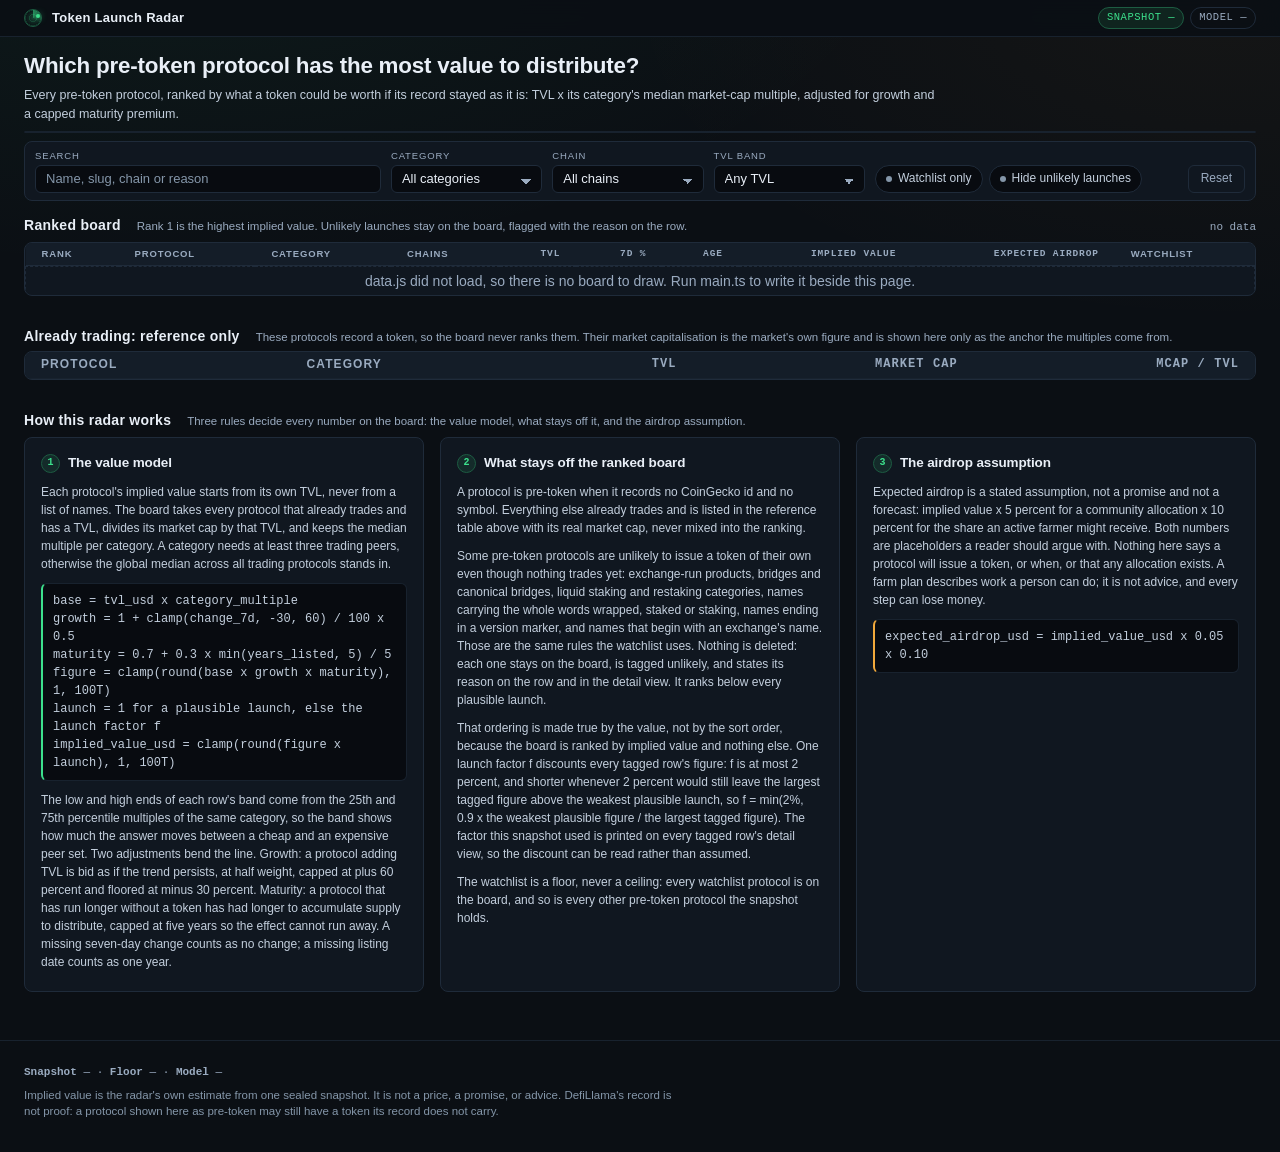
==== commit dcea3e6d: "model: rewrite the radar as one pure function of the snapshot, with the launch factor floor and cate" ====
--- a/dashboard/index.html
+++ b/dashboard/index.html
@@ -119,13 +119,14 @@
       <article class="how-card">
         <h3><span class="step">1</span>The value model</h3>
         <p>Each protocol's implied value starts from its own TVL, never from a list of names. The board takes every protocol that already trades and has a TVL, divides its market cap by that TVL, and keeps the median multiple per category. A category needs at least three trading peers, otherwise the global median across all trading protocols stands in.</p>
-        <p class="formula">base = tvl_usd x category_multiple<br>growth = 1 + clamp(change_7d, -30, 60) / 100 x 0.5<br>maturity = 0.7 + 0.3 x min(years_listed, 5) / 5<br>implied_value_usd = round(base x growth x maturity)</p>
+        <p class="formula">base = tvl_usd x category_multiple<br>growth = 1 + clamp(change_7d, -30, 60) / 100 x 0.5<br>maturity = 0.7 + 0.3 x min(years_listed, 5) / 5<br>figure = clamp(round(base x growth x maturity), 1, 100T)<br>launch = 1 for a plausible launch, else the launch factor f<br>implied_value_usd = clamp(round(figure x launch), 1, 100T)</p>
         <p>The low and high ends of each row's band come from the 25th and 75th percentile multiples of the same category, so the band shows how much the answer moves between a cheap and an expensive peer set. Two adjustments bend the line. Growth: a protocol adding TVL is bid as if the trend persists, at half weight, capped at plus 60 percent and floored at minus 30 percent. Maturity: a protocol that has run longer without a token has had longer to accumulate supply to distribute, capped at five years so the effect cannot run away. A missing seven-day change counts as no change; a missing listing date counts as one year.</p>
       </article>
       <article class="how-card">
         <h3><span class="step">2</span>What stays off the ranked board</h3>
         <p>A protocol is pre-token when it records no CoinGecko id and no symbol. Everything else already trades and is listed in the reference table above with its real market cap, never mixed into the ranking.</p>
         <p>Some pre-token protocols are unlikely to issue a token of their own even though nothing trades yet: exchange-run products, bridges and canonical bridges, liquid staking and restaking categories, names carrying the whole words wrapped, staked or staking, names ending in a version marker, and names that begin with an exchange's name. Those are the same rules the watchlist uses. Nothing is deleted: each one stays on the board, is tagged unlikely, and states its reason on the row and in the detail view. <span id="order-claim">It ranks below every plausible launch.</span></p>
+        <p>That ordering is made true by the value, not by the sort order, because the board is ranked by implied value and nothing else. One launch factor f discounts every tagged row's figure: f is at most 2 percent, and shorter whenever 2 percent would still leave the largest tagged figure above the weakest plausible launch, so f = min(2%, 0.9 x the weakest plausible figure / the largest tagged figure). The factor this snapshot used is printed on every tagged row's detail view, so the discount can be read rather than assumed.</p>
         <p>The watchlist is a floor, never a ceiling: every watchlist protocol is on the board, and so is every other pre-token protocol the snapshot holds.</p>
       </article>
       <article class="how-card">
--- a/dashboard/app.css
+++ b/dashboard/app.css
@@ -112,6 +112,10 @@
   font-family: var(--font); font-size: 10.5px; font-weight: 400; color: var(--dim);
   margin-left: 6px; letter-spacing: 0; text-transform: none;
 }
+@media (max-width: 900px) {
+  .stat dd { white-space: normal; }
+  .stat dd small { display: block; margin-left: 0; }
+}
 .stat-accent dd { color: var(--green); }
 .stat-warn dd { color: var(--amber); }
 
@@ -188,8 +192,12 @@
 }
 thead th .sort:hover { color: var(--text); }
 thead th[aria-sort="descending"] .sort, thead th[aria-sort="ascending"] .sort { color: var(--green); }
-thead th[aria-sort="descending"] .sort::after { content: "v"; font-size: 9px; }
-thead th[aria-sort="ascending"] .sort::after { content: "^"; font-size: 9px; }
+thead th[aria-sort] .sort::after {
+  content: ""; width: 0; height: 0; margin-left: 3px; flex: none;
+  border-left: 3px solid transparent; border-right: 3px solid transparent;
+}
+thead th[aria-sort="descending"] .sort::after { border-top: 4px solid var(--green); }
+thead th[aria-sort="ascending"] .sort::after { border-bottom: 4px solid var(--green); }
 th.num, td.num { text-align: right; font-variant-numeric: tabular-nums; }
 .board-table td { padding: 4px var(--s3); border-bottom: 1px solid var(--line-soft); vertical-align: middle; }
 .board-table tbody tr { cursor: pointer; transition: background-color 100ms ease; }
@@ -250,7 +258,7 @@
   background: var(--bg-deep); border: 1px solid var(--line-soft); border-left: 2px solid var(--green);
   border-radius: 6px; padding: 8px 10px; overflow-x: auto; margin: 0 0 10px;
 }
-.assumption { border-left-color: var(--amber); color: var(--amber); }
+.assumption { border-left-color: var(--amber); color: var(--text-2); }
 
 /* Footer */
 .foot { border-top: 1px solid var(--line-soft); padding: var(--s4) var(--s4) var(--s5); color: var(--dim); font-size: 11.5px; }
